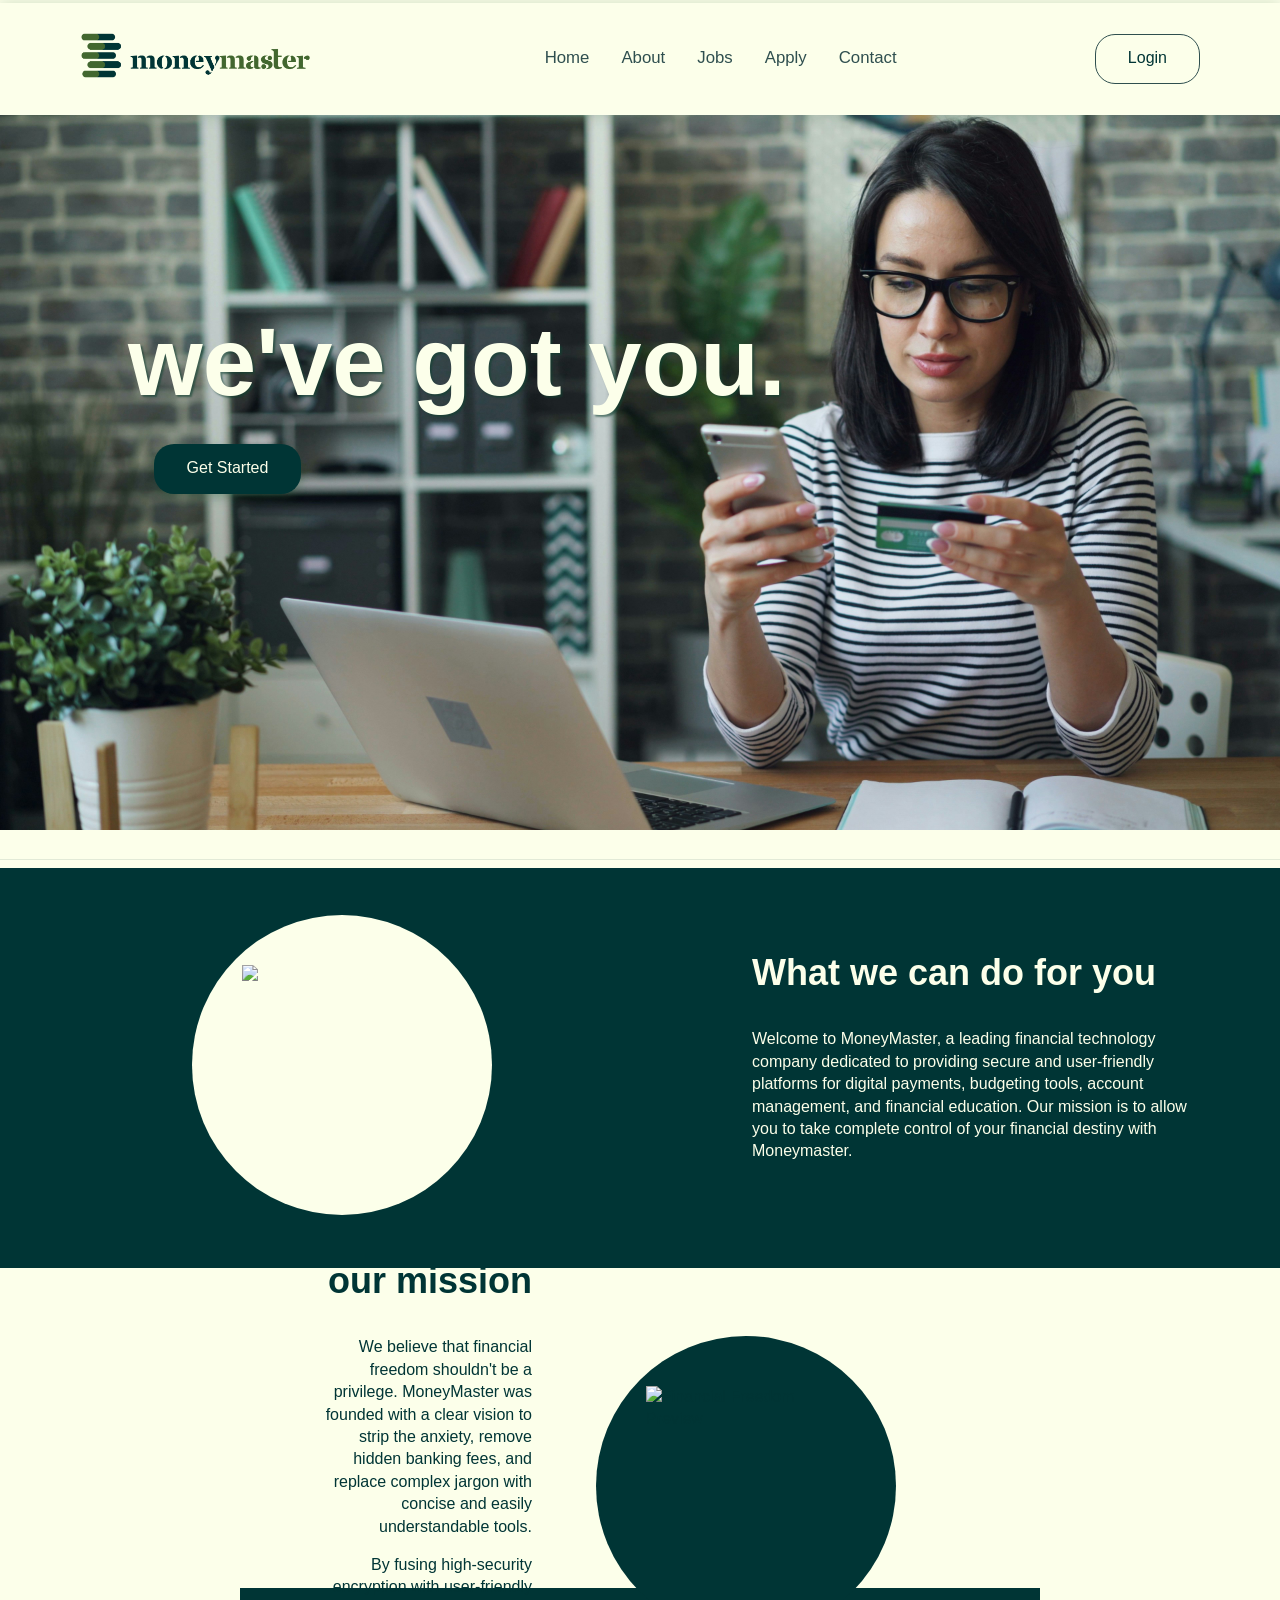
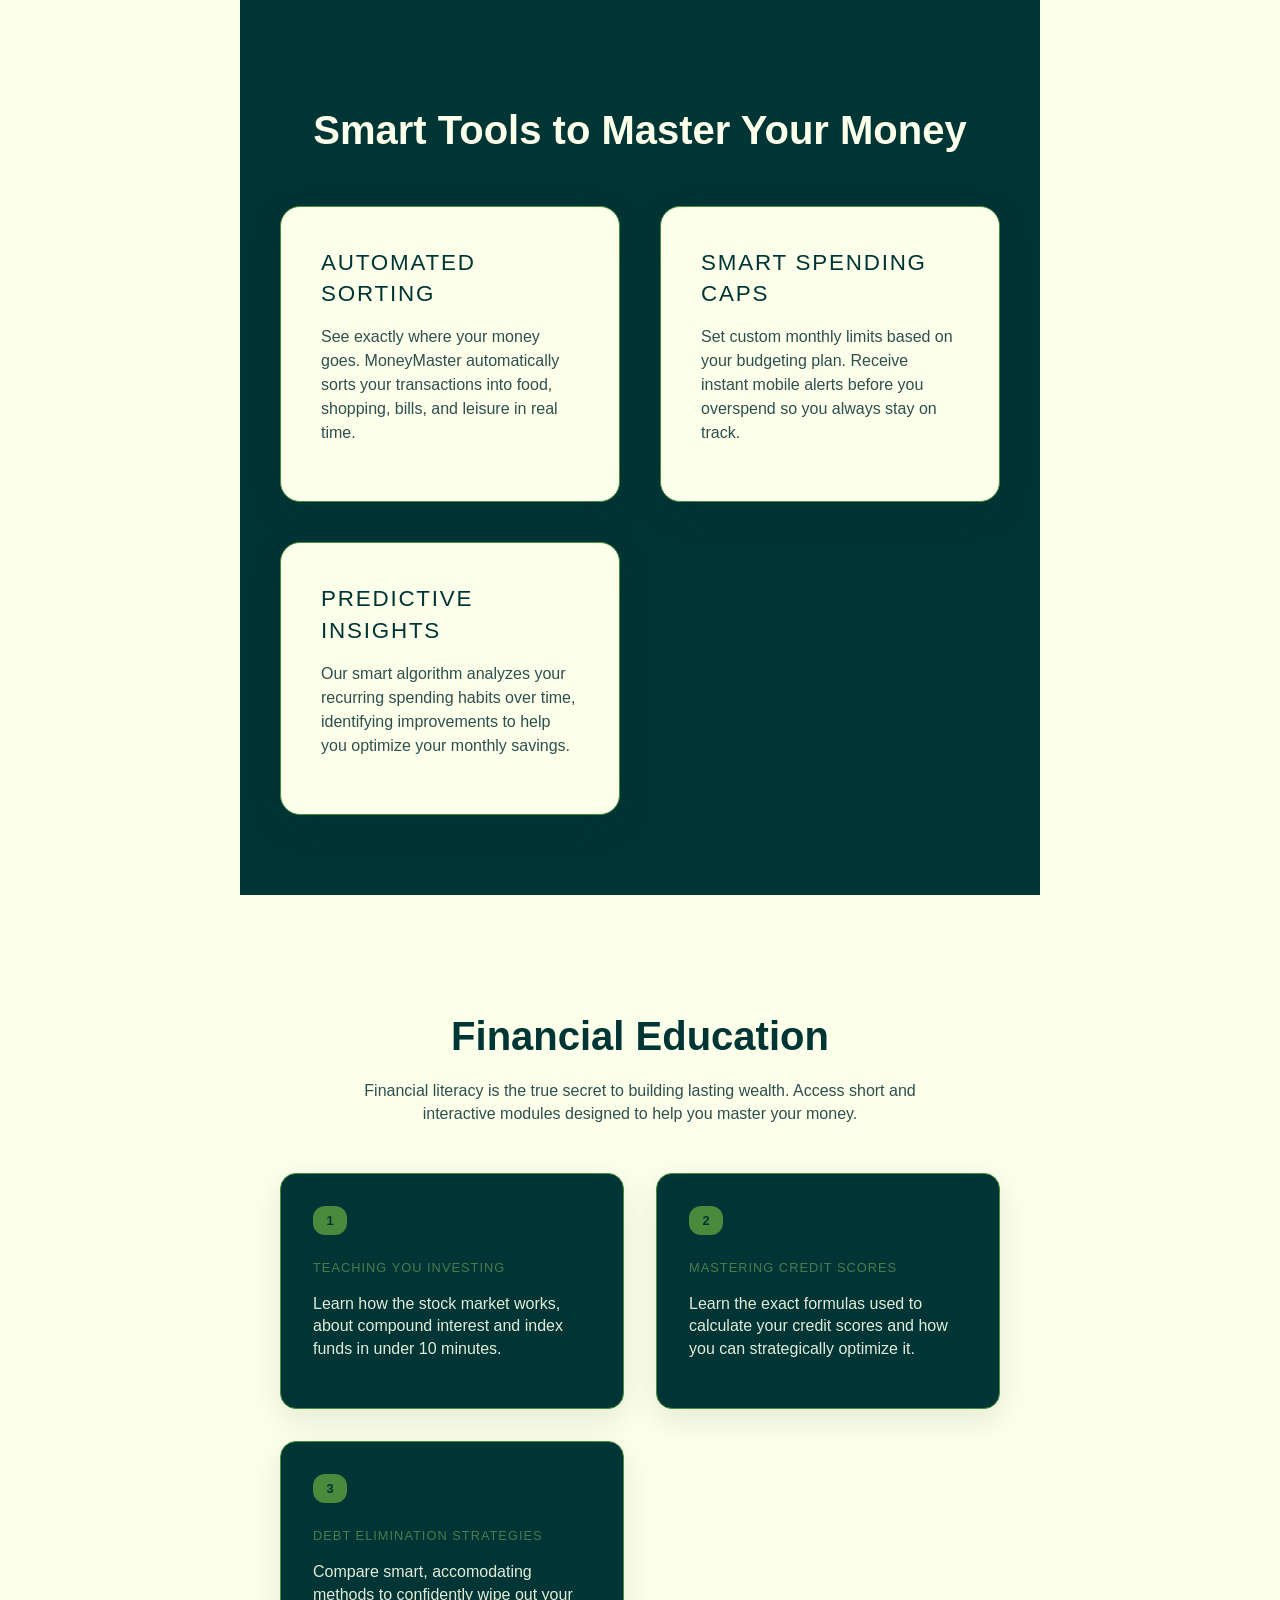
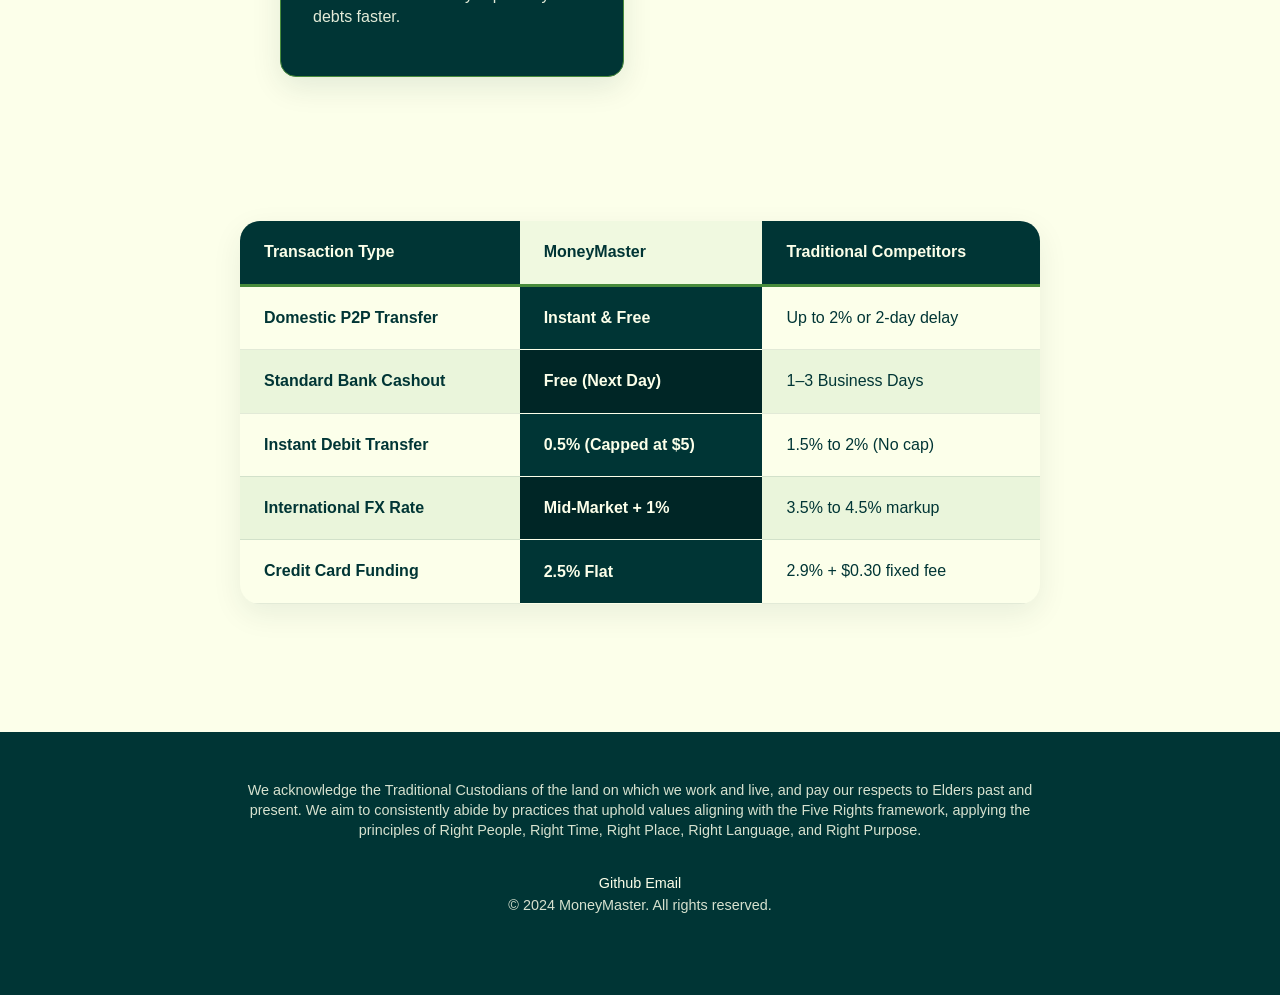
==== index.html @ f2613318 "changes" ====
<!DOCTYPE html>
<html lang="en">

<head>
    <link rel="stylesheet" href="styles/styles.css">
    <meta charset="UTF-8">
    <meta name="viewport" content="width=device-width, initial-scale=1.0">
    <meta name="description"
        content="MoneyMaster - A financial technology company developing secure and user-friendly platforms for digital payments, budgeting tools, account management and financial education.">
    <meta name="keywords"
        content="MoneyMaster, financial technology, digital payments, budgeting, account management, financial education">
    <meta name="author" content="MoneyMaster Executive Team">
    <title>MoneyMaster</title>
    <style>
        .logo {
            width: 260px;
            height: auto;
        }
    </style>
    <!--<img src="logo.png" class="logo"> -->
</head>

<body>
    <header>
        <nav>
            <a href="index"><img src="images/logo.png" class="logo" alt="logo"></a>
            <ul class="nav-links">
                <li><a href="index.html">Home</a></li>
                <li><a href="about.html">About</a></li>
                <li><a href="jobs.html">Jobs</a></li>
                <li><a href="apply.html">Apply</a></li>
                <li><a href="#">Contact</a></li>
            </ul>
            <div class="btns">
                <button class="btn">Login</button>
            </div>
        </nav>
    </header>

    <div class="image-container">
        <img src="images/thumbnail.jpg" alt="Moneymaster Preview" class="thumbnail">
        <div class="overlay-heading">we've got you.</div>

        <h1><button class="start">Get Started</button></h1>
    </div>
    <hr>
    <div class="description">
        <SECTION id="description-text-block">
            <h2>What we can do for you</h2>
            <p>Welcome to MoneyMaster, a leading financial technology company dedicated to providing
                secure and user-friendly platforms for digital payments, budgeting tools, account management,
                and financial education.
                Our mission is to allow you to take complete control of your financial destiny with Moneymaster.</p>
        </SECTION>
        <div class="circle1">
            <img src="/icons/icon1.png" alt="Banking Preview" class="icons" id="icon1">
        </div>
    </div>



    <main>

        <div class="mission-banner">
            <section id="mission-text-block">
                <h2>our mission</h2>
                <p>We believe that financial freedom shouldn't be a privilege. MoneyMaster was founded with a clear
                    vision to strip the anxiety, remove hidden banking fees, and replace complex jargon with concise and
                    easily understandable tools.</p>
                <p>By fusing high-security encryption with user-friendly maanagement, we give you the tools to track
                    every dollar, build sustainable budgets, and scale your personal savings securely.</p>
            </section>
            <div class="circle2">
                <img src="/icons/icon2.png" alt="Financial Freedom Preview" class="icons" id="icon2">
            </div>

        </div>


        <section class="features-section">
            <h2 class="section-title">Smart Tools to Master Your Money</h2>

            <div class="features-container">
                <div class="feature-card">
                    <h3>Automated Sorting</h3>
                    <p>See exactly where your money goes. MoneyMaster automatically sorts your transactions into food,
                        shopping, bills, and leisure in real time.</p>
                </div>

                <div class="feature-card">
                    <h3>Smart Spending Caps</h3>
                    <p>Set custom monthly limits based on your budgeting plan. Receive instant mobile alerts before you
                        overspend so you always stay on track.</p>
                </div>

                <div class="feature-card">
                    <h3>Predictive Insights</h3>
                    <p>Our smart algorithm analyzes your recurring spending habits over time, identifying improvements
                        to help you optimize your monthly savings.</p>
                </div>
            </div>
        </section>

        <!-- education stuff blah blah -->
        <section class="education-section">
            <div class="education-content">
                <h2 class="section-title">Financial Education</h2>
                <p class="section-subtitle">Financial literacy is the true secret to building lasting wealth. Access
                    short and interactive modules designed to help you master your money.</p>

                <div class="education-grid">
                    <div class="education-card">
                        <span class="badge">1</span>
                        <h3>Teaching you investing</h3>
                        <p>Learn how the stock market works, about compound interest and index funds in under 10
                            minutes.</p>
                    </div>

                    <div class="education-card">
                        <span class="badge">2</span>
                        <h3>Mastering Credit Scores</h3>
                        <p>Learn the exact formulas used to calculate your credit scores and how you can strategically
                            optimize it.</p>
                    </div>

                    <div class="education-card">
                        <span class="badge">3</span>
                        <h3>Debt Elimination strategies</h3>
                        <p>Compare smart, accomodating methods to confidently wipe out your debts faster.</p>
                    </div>
                </div>
            </div>
        </section>


        <div class="table-container">
            <table class="pricing-table">
                <thead>
                    <tr>
                        <th>Transaction Type</th>
                        <th class="highlight-column">MoneyMaster</th>
                        <th>Traditional Competitors</th>
                    </tr>
                </thead>
                <tbody>
                    <tr>
                        <td data-label="Transaction Type" class="feature-name">Domestic P2P Transfer</td>
                        <td data-label="Our Platform" class="highlight-cell">Instant & Free</td>
                        <td data-label="Traditional Competitors">Up to 2% or 2-day delay</td>
                    </tr>
                    <tr>
                        <td data-label="Transaction Type" class="feature-name">Standard Bank Cashout</td>
                        <td data-label="Our Platform" class="highlight-cell">Free (Next Day)</td>
                        <td data-label="Traditional Competitors">1–3 Business Days</td>
                    </tr>
                    <tr>
                        <td data-label="Transaction Type" class="feature-name">Instant Debit Transfer</td>
                        <td data-label="Our Platform" class="highlight-cell">0.5% (Capped at $5)</td>
                        <td data-label="Traditional Competitors">1.5% to 2% (No cap)</td>
                    </tr>
                    <tr>
                        <td data-label="Transaction Type" class="feature-name">International FX Rate</td>
                        <td data-label="Our Platform" class="highlight-cell">Mid-Market + 1%</td>
                        <td data-label="Traditional Competitors">3.5% to 4.5% markup</td>
                    </tr>
                    <tr>
                        <td data-label="Transaction Type" class="feature-name">Credit Card Funding</td>
                        <td data-label="Our Platform" class="highlight-cell">2.5% Flat</td>
                        <td data-label="Traditional Competitors">2.9% + $0.30 fixed fee</td>
                    </tr>
                </tbody>
            </table>
        </div>

    </main>



    <footer>
        <p>We acknowledge the Traditional Custodians of the land on which we work and live, and pay our respects to
            Elders past and present. We aim to consistently abide by practices that uphold values aligning with the Five
            Rights framework, applying the principles of Right People, Right Time, Right Place, Right Language, and
            Right Purpose.</p>

        <a href=">Jira</a> 
            <a href=" https://github.com/aqsae/MoneyMaster-Official.git">Github</a>
        <a href="gmail.com">Email</a>
        <p>&copy; 2024 MoneyMaster. All rights reserved.</p>
    </footer>

</body>

</html>
---- styles/styles.css ----
/*
filename: index
author: aqsa shiyana baanu
created: 26/08/26
last modified: 11/09/26
description: for MoneyMaster website
*/

@font-face {
    font-family: 'Saint George';
    src: url('fonts/saintgeorge.ttf') format('truetype');
    font-weight: normal;
    font-style: normal;
    font-display: swap;
}

:root {
    /* colour for minor stuff */
    --accent-color: rgb(72, 139, 60);
}

* {
    line-height: 140%;
}


body {
    font-family: Helvetica, Arial, sans-serif;
    background: #fcffea;
    color: #2F4F4F;
    margin: 0;
    padding: 0;
}

h2 {
    font-family: "Saint George", sans-serif;
    font-size: 36px;
}


/* header image stuff */
.image-container {
    position: relative;
    width: 100%;
    display: block;
    overflow: hidden;
    margin-top: 110px;
}

.overlay-heading {
    position: absolute;
    font-family: "Saint George", sans-serif;
    top: 25%;
    left: 10%;
    right: 10%;
    color: #fcffea;
    font-size: 6rem;
    font-weight: bold;
    text-shadow: 2px 2px 2px rgba(17, 65, 48, 0.6);
    text-align: left;
}

.overlay-heading::after {
    content: " ";
    display: block;
    width: 0;
    height: 4px;
    background: #fcffea;
    transition: width 0.3s;
}

.overlay-heading:hover::after {
    width: 55%;
}

/* get started button */
.start {
    display: block;
    top: 45%;
    left: 12%;
    color: #fcffea;
    background: #003535;
    position: absolute;
    padding: 0.8rem 2rem;
    border-radius: 20px;
    font-size: 1rem;
    box-shadow: 0 4px 10px rgba(30, 86, 42, 0.3);
    cursor: pointer;
    transition: 0.3s;
    z-index: 10;
    border: 1.5px solid transparent;
}

.start:hover {
    background: var(--accent-color);
    border-color: var(--accent-color);
}

.thumbnail {
    width: 100%;
    display: block;
}

hr {
    border: 0;
    height: 1px;
    background: rgba(0, 53, 53, 0.1);
}

/* what we can do for you section */
.description {
    box-sizing: border-box;
    width: 100%;
    color: #fcffea;
    height: 400px;
    background-color: #003535;
    padding: 100px 5rem;
    padding-top: 60px;

    /* circley*/
    display: flex;
    justify-content: space-between;
    align-items: center;
    flex-direction: row-reverse;
}

#description-text-block {
    max-width: 40%;
    text-align: left;
}

.circle1 {
    width: 300px;
    height: 300px;
    background-color: #fcffea;
    border-radius: 50%;
    aspect-ratio: 1;
    margin-top: 3%;
    margin-left: 10%;
    flex-shrink: 0;
    display: flex;
    align-items: center;
    justify-content: center;
    position: relative;
}

/* what our mission is section */

.mission-banner {
    box-sizing: border-box;
    width: 100%;
    color: #003535;
    height: 200px;
    background-color: #fcffea;
    padding: 0px 5rem;
    padding-top: 12%;
    /* circle thingy */
    display: flex;
    justify-content: space-between;
    align-items: center;
    padding-bottom: 14%;
}

#mission-text-block {
    max-width: 40%;
    text-align: right;
    margin-right: 10%;
}

.circle2 {
    width: 300px;
    height: 300px;
    background-color: #003535;
    border-radius: 50%;
    aspect-ratio: 1;
    margin-top: 3%;
    margin-right: 10%;
    flex-shrink: 0;
    display: flex;
    align-items: center;
    justify-content: center;
    position: relative;
}

.icons {
    height: 200px;
    width: 200px;
    object-fit: contain;
    display: block;
}

#icon1 {
    max-width: 80%;
    max-height: 80%;
}

#icon2 {
    max-width: 80%;
    max-height: 80%;
}

/* navigation bar */

nav {
    position: fixed;
    top: 0;
    left: 0;
    width: 100%;
    margin: 0 auto 1rem;
    padding: 1rem 5%;
    box-sizing: border-box;
    background: #fcffea;
    background-size: contain;
    border-bottom: 1px solid rgba(255, 255, 255, 0.1);
    box-shadow: 0 0 15px rgba(30, 86, 42, 0.2);
    backdrop-filter: blur(15px);
    margin-bottom: 2rem;
    margin-top: 0.2rem;
    display: flex;
    align-items: center;
    justify-content: space-between;
    z-index: 1000;
}

.nav-links {
    list-style: none;
    display: flex;
    gap: 2rem;
}

.nav-links li a {
    color: #2F4F4F;
    position: relative;
    font-size: 1.05rem;
    font-weight: 500;
    text-decoration: none;
}

.nav-links li a:hover {
    color: var(--accent-color);
}

.nav-links a::after {
    content: " ";
    display: block;
    width: 0;
    height: 2px;
    background: var(--accent-color);
    transition: width 0.3s;
}

.nav-links a:hover::after {
    width: 100%;
}

.btns {
    display: flex;
}

.btn {
    padding: 0.8rem 2rem;
    border-radius: 20px;
    font-size: 1rem;
    border: 1.5px solid #2F4F4F;
    background: #fcffea;
    cursor: pointer;
    transition: 0.3s;
    color: #003535;
}

.btn:hover {
    background: var(--accent-color);
    border-color: var(--accent-color);
    color: #fcffea;
}

/* table for comparison with other webbysites */

table,
th,
td {
    border: 0px solid black;
}

.table-container {
    width: 100%;
    max-width: 900px;
    margin: 4rem auto;
    overflow-x: auto;
    box-shadow: 0 10px 30px rgba(0, 53, 53, 0.08);
    border-radius: 20px;
    background-color: #fcffea;
}

.pricing-table {
    width: 100%;
    border-collapse: collapse;
    font-family: Helvetica, sans-serif;
    text-align: left;
    font-size: 1rem;
}

.pricing-table th {
    background-color: #003535;
    color: #fcffea;
    padding: 1.25rem 1.5rem;
    font-weight: 600;
    border-bottom: 3px solid var(--accent-color);
}

.pricing-table td {
    padding: 1.25rem 1.5rem;
    border-bottom: 1px solid rgba(0, 53, 53, 0.1);
    color: #003535;
}

.pricing-table .feature-name {
    font-weight: 600;
    color: #003535;
}

.pricing-table .highlight-column {
    background-color: rgba(108, 172, 108, 0.08);
    color: #003535;
}

.pricing-table .highlight-cell {
    background-color: #003535;
    color: #fcffea;
    font-weight: 600;
    border-top: 1px solid #fcffea;
    border-bottom: 1px solid #fcffea;
}

.pricing-table tbody tr:first-child .highlight-cell {
    border-top: none;
}

.pricing-table tbody tr:last-child .highlight-cell {
    border-bottom: none;
}

.pricing-table tbody tr:nth-child(even) {
    background-color: rgba(108, 172, 108, 0.12);
}

.pricing-table tbody tr:nth-child(even) .highlight-cell {
    background-color: #002626;
    color: #fcffea;
}

.pricing-table tbody tr:hover {
    background-color: rgba(108, 172, 108, 0.2);
    transition: background-color 0.2s ease;
}


/* where the description sections / cards come in */

.features-section,
.education-section {
    padding: 5rem 5%;
    text-align: center;
}


.features-section {
    background-color: #003535;
    padding: 5rem 5%;
    text-align: center;
}

.features-section .section-title {
    font-size: 2.5rem;
    color: #fcffea;
    margin-bottom: 3rem;
}

.features-container {
    display: grid;
    grid-template-columns: repeat(auto-fit, minmax(280px, 1fr));
    gap: 2.5rem;
    max-width: 1200px;
    margin: 0 auto;
}

.feature-card {
    background: #fcffea;
    padding: 2.5rem;
    border-radius: 20px;
    box-shadow: 0 10px 30px rgba(0, 53, 53, 0.3);
    border: 1px solid var(--accent-color);
    text-align: left;
    transition: transform 0.3s ease, border-color 0.3s ease;
}

.feature-card:hover {
    transform: translateY(-5px);
    border-color: #003535;
}

.feature-card h3 {
    font-family: "Saint George", sans-serif;
    color: #003535;
    font-size: 1.4rem;
    margin-top: 0;
}

.feature-card p {
    color: #2F4F4F;
    line-height: 150%;
}


/* financial education part */

.education-section {
    background-color: #fcffea;
    padding: 5rem 5%;
    text-align: center;
}

.education-section .section-title {
    font-size: 2.5rem;
    color: #003535;
    margin-bottom: 1rem;
}

.education-section .section-subtitle {
    max-width: 600px;
    margin: 0 auto 3rem;
    color: #2F4F4F;
}

.education-grid {
    display: grid;
    grid-template-columns: repeat(auto-fit, minmax(280px, 1fr));
    gap: 2rem;
    max-width: 1200px;
    margin: 0 auto;
}

.education-card {
    background: #003535;
    border: 1px solid var(--accent-color);
    padding: 2rem;
    border-radius: 16px;
    text-align: left;
    color: #fcffea;
    box-shadow: 0 10px 30px rgba(0, 53, 53, 0.1);
    transition: transform 0.3s ease;
}

.education-card:hover {
    transform: translateY(-5px);
    border-color: var(--accent-color);
}

.education-card h4 {
    font-family: "Saint George", sans-serif;
    font-size: 1.25rem;
    margin: 1rem 0 0.5rem;
    color: #fcffea;
}

.education-card p {
    color: #fcffea;
    opacity: 0.9;
}

.badge {
    background-color: var(--accent-color);
    color: #003535;
    padding: 0.35rem 0.85rem;
    font-size: 0.8rem;
    font-weight: bold;
    border-radius: 12px;
    text-transform: uppercase;
    display: inline-block;
}

/* footer for acknowledgements */

footer {
    background-color: #003535;
    color: #fcffea;
    text-align: center;
    padding: 3rem 2rem;
    font-family: Helvetica, Arial, sans-serif;
    font-size: 0.9rem;
    line-height: 1.6;
}

footer p {
    max-width: 800px;
    margin: 0 auto 2rem;
    opacity: 0.85;
}

footer .footer-links {
    display: flex;
    justify-content: center;
    gap: 2rem;
    margin-bottom: 2rem;
}

footer a {
    color: #fcffea;
    text-decoration: none;
    font-weight: 500;
    transition: opacity 0.2s ease;
}

footer a:hover {
    opacity: 0.7;
}

footer .copyright {
    font-size: 0.8rem;
    opacity: 0.6;
    margin: 0;
    border-top: 1px solid rgba(252, 255, 234, 0.1);
    padding-top: 1.5rem;
}

@media only screen and (min-device-width : 320px) and (max-device-width : 720px) {

    /* applies styles for screens with a maximum width of 600px */
    nav ul li {
        display: block;
        margin: 0 0 0.5rem 0;
    }

    .form-row {
        flex-direction: column;
    }

    .overlay-heading {
        font-size: 2rem;
    }

    nav {
        display: block;
    }

    .nav-links {
        gap: 1rem;
    }

    .circle1 {
        display: none;
    }

    .circle2 {
        display: none;
    }

    .btn {
        position: fixed;
        top: 35px;
        right: 8px;
    }

    .image-container {
        margin-top: 175px;
    }

    #description-text-block {
        max-width: 100%;
    }

    #mission-text-block {
        max-width: 100%;
    }

    .mission-banner {
        height: 478px;
        padding-top: 0;
    }

    h1 {
        margin-top: 70px;
    }


}


form p {
    margin-bottom: 1.2rem;
}

label {
    display: block;
    font-weight: bold;
    margin-bottom: 0.3rem;
}

input[type="text"],
input[type="email"],
input[type="date"],
select,
textarea {
    width: 100%;
    max-width: 400px;
    padding: 0.6rem;
    border: 1.5px solid #2F4F4F;
    border-radius: 8px;
    background-color: #ffffff;
    color: #2F4F4F;
    font-size: 1rem;
}

input[type="text"]:focus,
input[type="email"]:focus,
input[type="date"]:focus,
select:focus,
textarea:focus {
    border-color: #1e664c;
}

textarea {
    resize: vertical;
}

fieldset {
    border: 1.5px solid #a3c9a8;
    border-radius: 8px;
    padding: 1rem 1.5rem;
    margin-bottom: 1.5rem;
}

legend {
    font-weight: bold;
    color: #1e664c;
    padding: 0 0.5rem;
}

fieldset p {
    margin: 0.5rem 0;
    /* adds margin to the top and bottom of paragraphs within fieldsets */
}

fieldset label {
    display: inline;
    /* displays the labels for inputs within fieldsets inline with the inputs */
    margin-right: 0.5rem;
    /* adds margin to the right of the labels*/
    font-weight: normal;
}

fieldset input {
    margin-right: 0.5rem;
}

.form-row {
    /* styles the form rows with flexbox layout, wrapping, and gap between items */
    display: flex;
    flex-wrap: wrap;
    /* allows the form rows to wrap onto multiple lines if needed */
    gap: 1rem;
}

.form-row>p {
    flex: 1 1 150px;
}

button {
    /* Styles all buttons */
    padding: 0.7rem 2rem;
    border-radius: 20px;
    font-size: 1rem;
    border: 1.5px solid #2F4F4F;
    cursor: pointer;
    margin-right: 1rem;
}

button[type="submit"] {
    /* Styles the submit button */
    background-color: #1e664c;
    color: #fcffea;
}

button[type="submit"]:hover {
    /* Changes submit button when hovered */
    background-color: #164c39;
}

button[type="reset"] {
    /* Styles the reset button */
    background-color: #fcffea;
    color: #2F4F4F;
}

button[type="reset"]:hover {
    /* Changes reset button when hovered */
    background-color: #2F4F4F;
    color: #fcffea;
}

main {
    max-width: 800px;
    /* sets the maximum width of the main content area */
    margin: 0 auto;
    padding: 7rem 5% 4rem;
    /* extra top padding so the fixed nav doesn't cover the heading */
}

aside {
    background-color: var(--white);
    border-left: 4px solid var(--light-green);
    border-radius: var(--radius);
    padding: 1.5rem 1.75rem;
    margin-bottom: 2.5rem;
    font-size: 0.95rem;
}


aside ol {
    padding-left: 1.3rem;
}

aside ol li {
    padding: 0.2rem 0;
    color: var(--text);
}

h3 {
    font-family: 'Inter', sans-serif;
    font-size: 0.8rem;
    font-weight: 500;
    color: var(--mid-green);
    text-transform: uppercase;
    letter-spacing: 0.08em;
    margin-top: 1.5rem;
    margin-bottom: 0.6rem;
}

ol,
ul {
    padding-left: 1.4rem;
}

section ol,
section ul {
    font-size: 0.95rem;
    line-height: 1.75;
}

section li {
    padding: 0.15rem 0;
    color: var(--text);
}

section ul li::marker {
    color: var(--light-green);
}

section ol li::marker {
    color: var(--mid-green);
    font-weight: 500;
}

:root {
    --cream: #f0f5e4;
    /* page background */
    --dark-green: #1a3a2e;
    /* header, h1, h2 */
    --mid-green: #4a7c4e;
    /* h3, aside border, accents */
    --light-green: #8aab5a;
    /* highlights, list markers */
    --white: #ffffff;
    /* card backgrounds */
    --text: #2c2c2c;
    /* body copy */
    --muted: #6b7a5e;
    /* ref numbers, secondary text */

    --radius: 8px;
    --max-width: 860px;
}
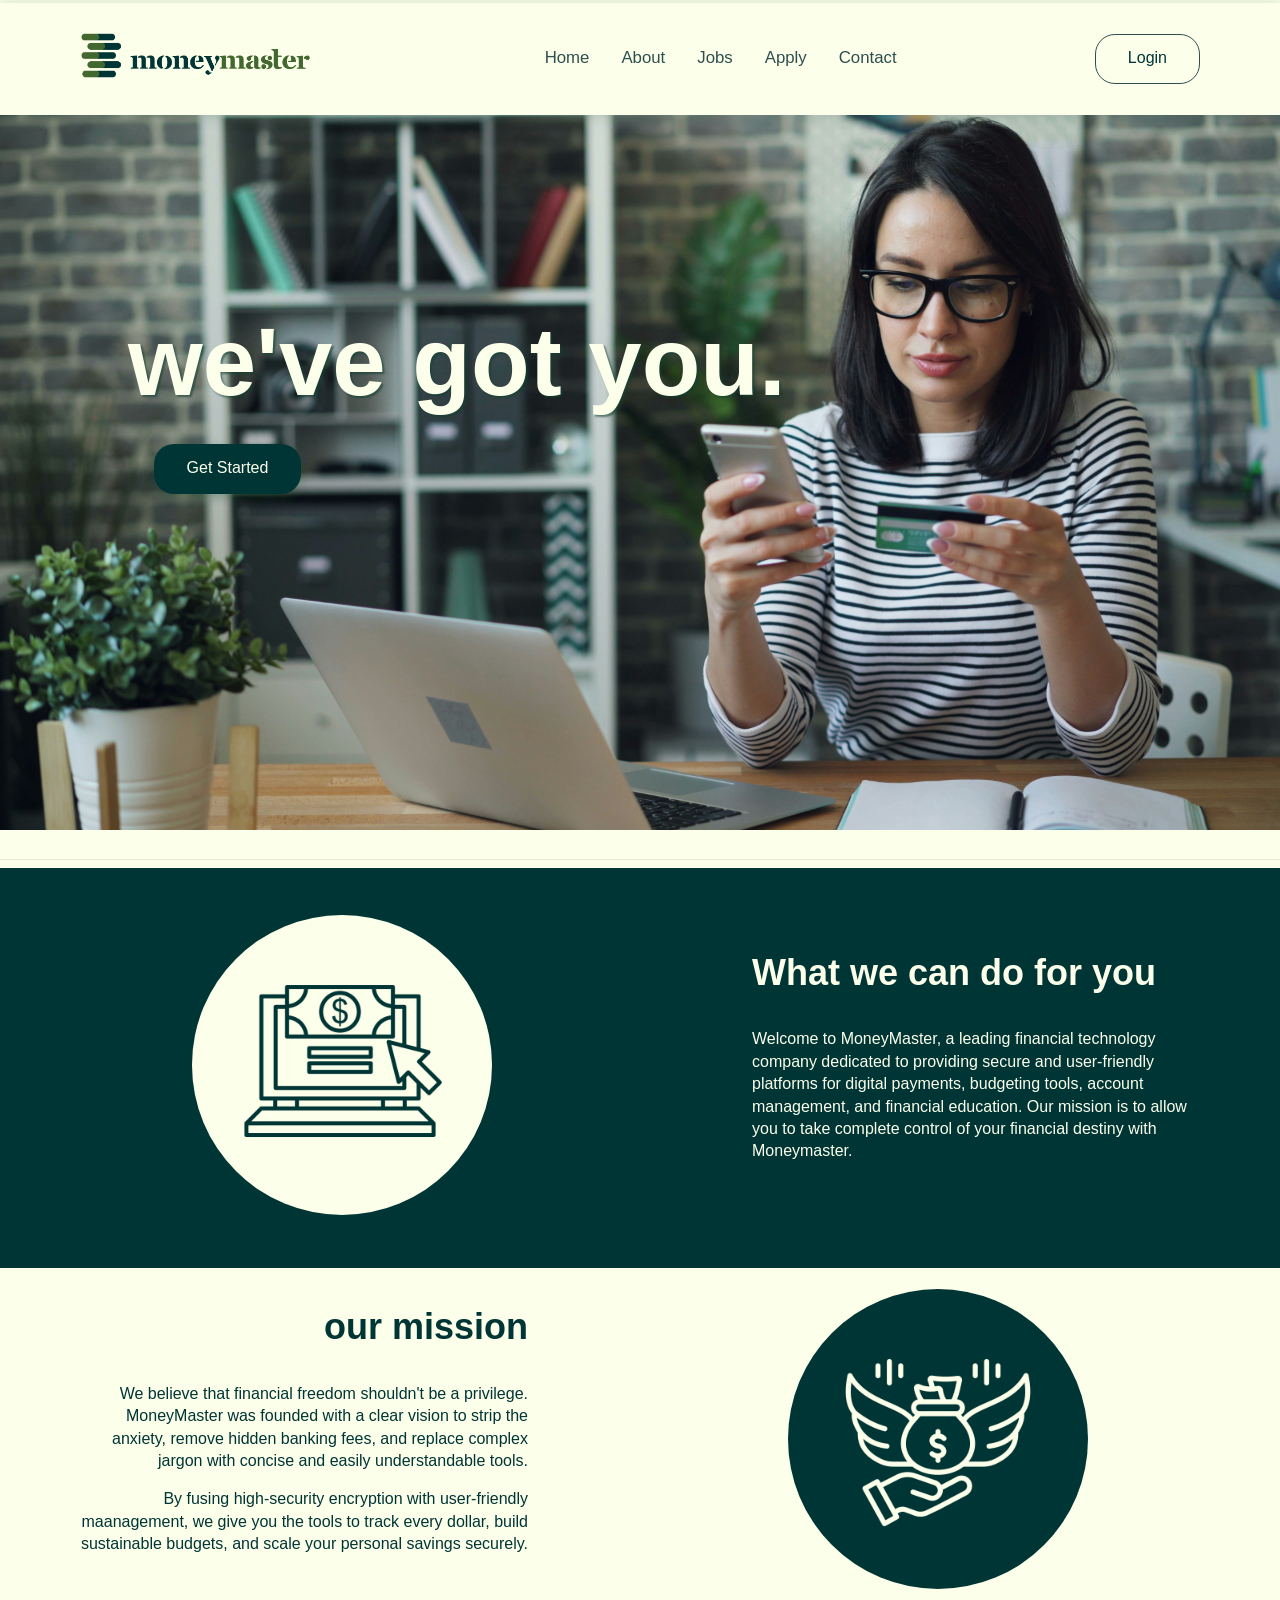
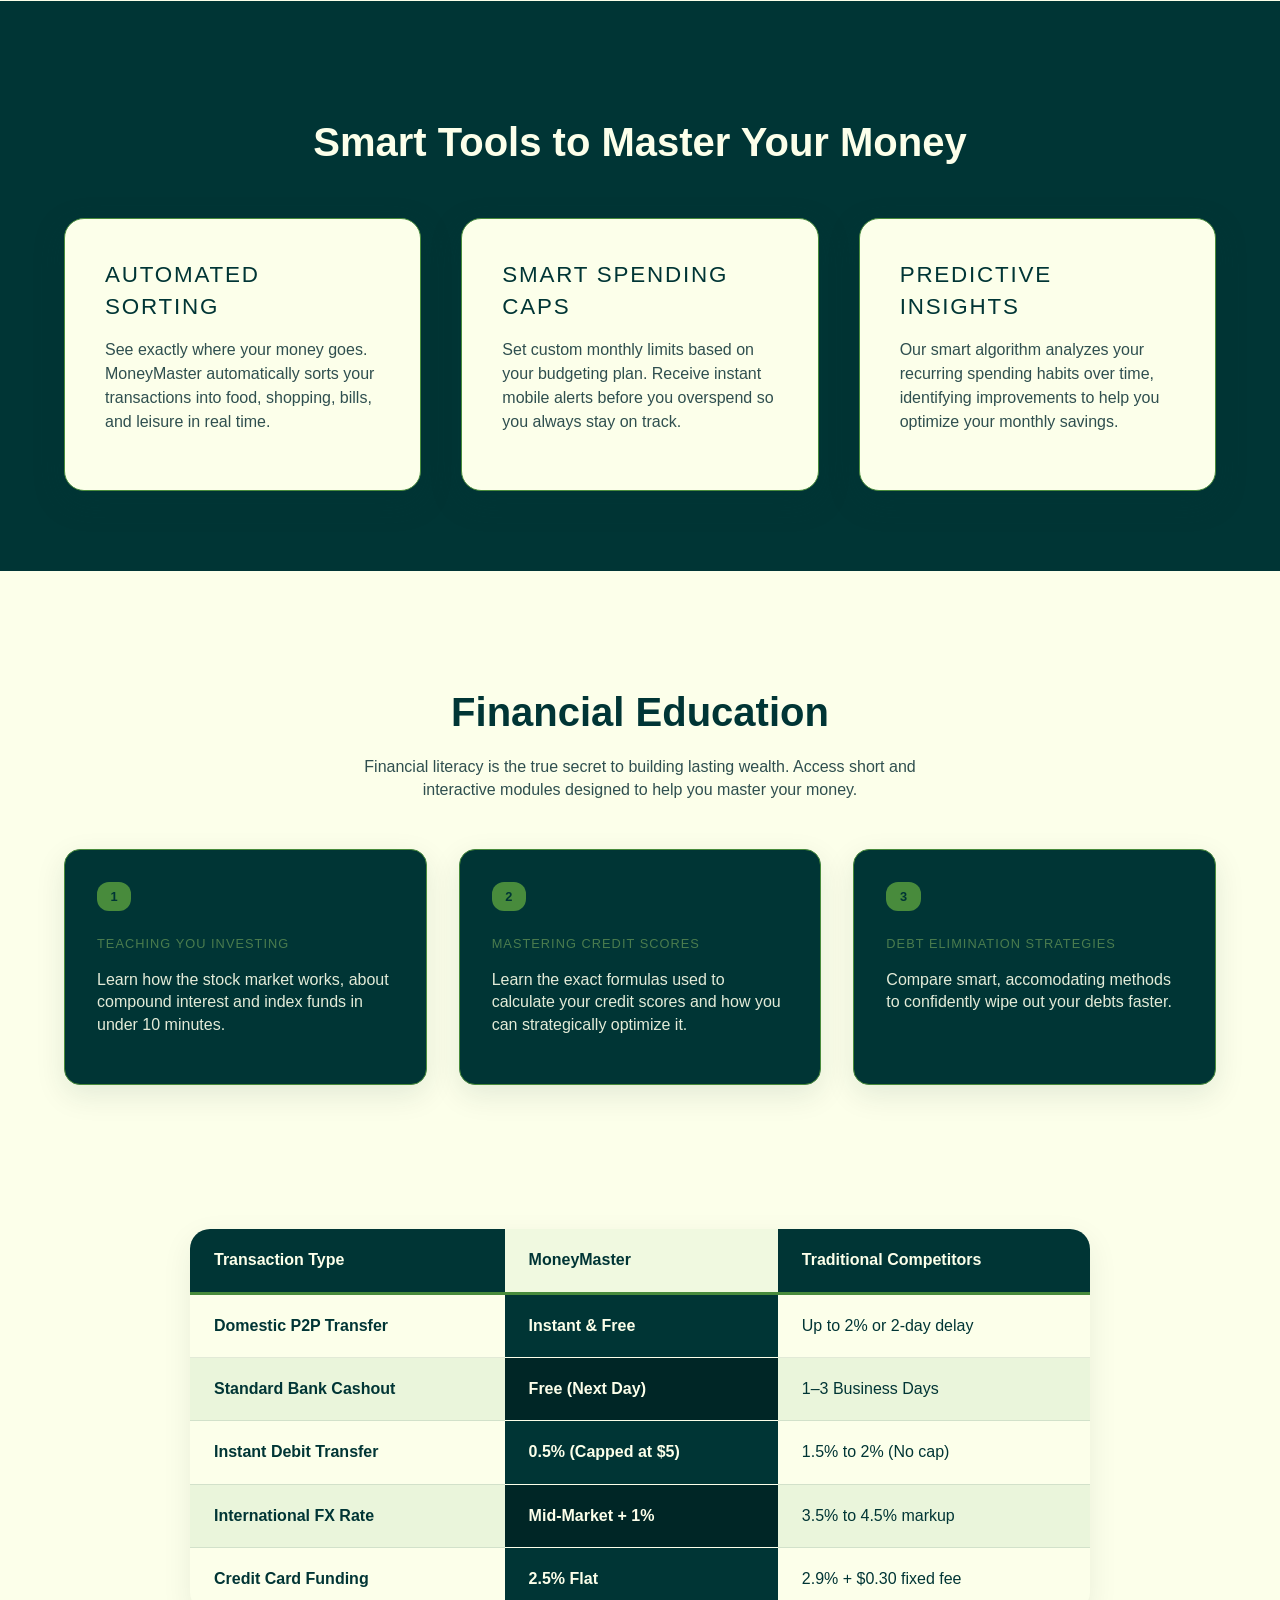
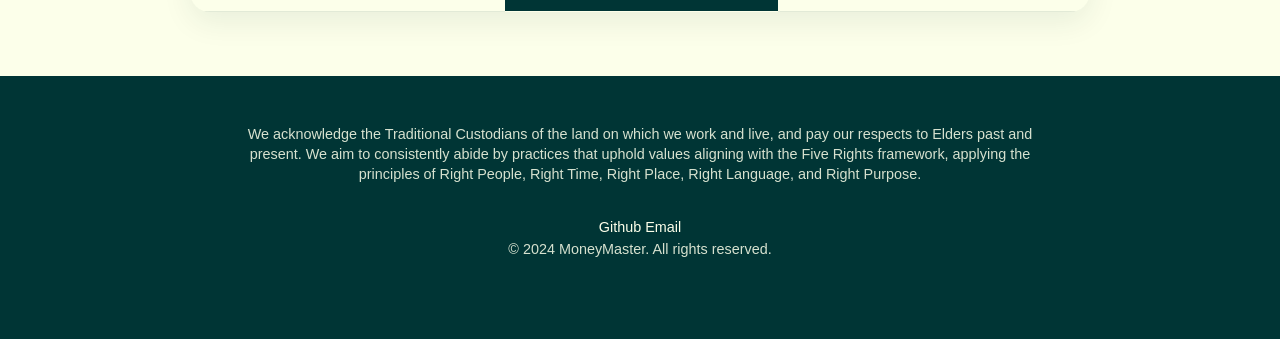
==== commit 6113ac45: "index css fix" ====
--- a/index.html
+++ b/index.html
@@ -15,6 +15,12 @@
         .logo {
             width: 260px;
             height: auto;
+        }
+
+        main {
+            max-width: 100%;
+            padding: 0;
+            margin: 0;
         }
     </style>
     <!--<img src="logo.png" class="logo"> -->
@@ -53,7 +59,7 @@
                 Our mission is to allow you to take complete control of your financial destiny with Moneymaster.</p>
         </SECTION>
         <div class="circle1">
-            <img src="/icons/icon1.png" alt="Banking Preview" class="icons" id="icon1">
+            <img src="/images/icon1.png" alt="Banking Preview" class="icons" id="icon1">
         </div>
     </div>
 
@@ -71,7 +77,7 @@
                     every dollar, build sustainable budgets, and scale your personal savings securely.</p>
             </section>
             <div class="circle2">
-                <img src="/icons/icon2.png" alt="Financial Freedom Preview" class="icons" id="icon2">
+                <img src="/images/icon2.png" alt="Financial Freedom Preview" class="icons" id="icon2">
             </div>
 
         </div>
